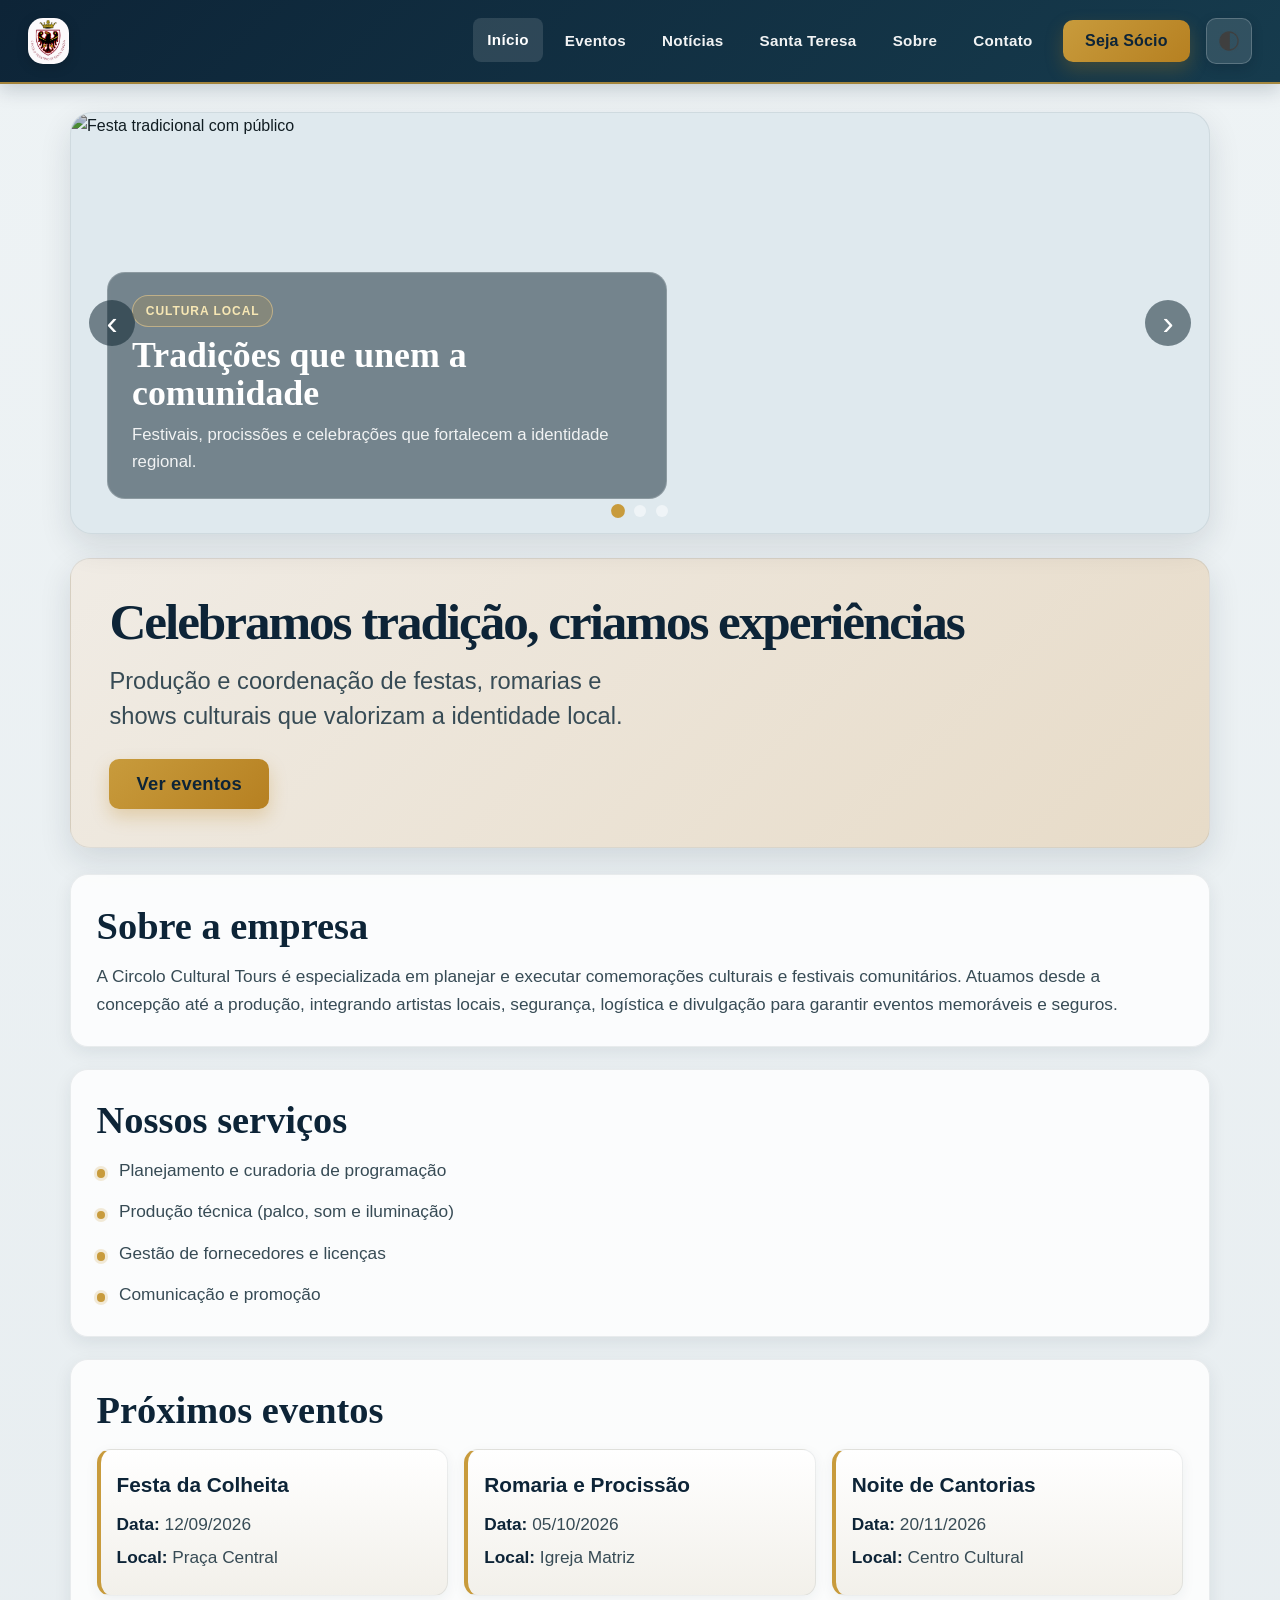
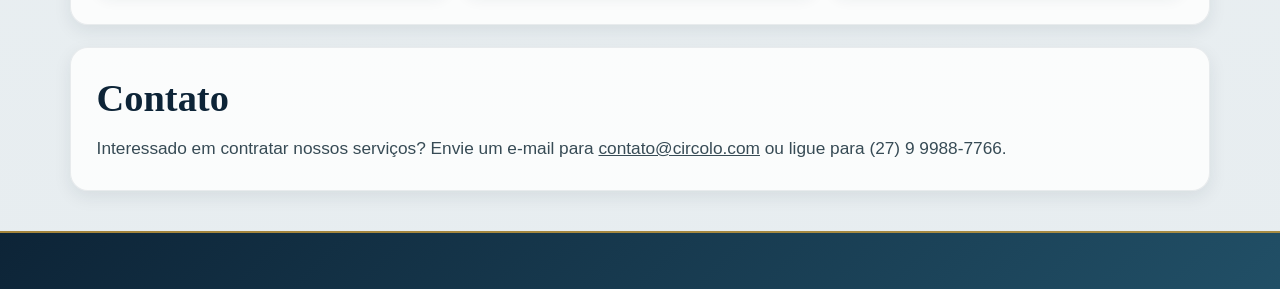
==== index.html @ e2335c19 "Adicionei os arquivos já desenvolvidos durante o periodo anterior à criação do repositório" ====
<!DOCTYPE html>
<html lang="pt-br">

<head>
    <meta charset="UTF-8">
    <meta name="viewport" content="width=device-width, initial-scale=1.0">
    <title>Circolo Cultural Tours — Comemorações Culturais</title>
    <link rel="stylesheet" href="styles/style.css">
</head>

<body>
    <header>
        <a class="logo" href="index.html"><img src="imagens/logoCircolo.png" alt="Circolo Trentino logo"></a>

        <nav class="main-nav">
            <a href="index.html">Início</a>
            <a href="html/eventos.html">Eventos</a>
            <a href="html/noticias.html">Notícias</a>
            <a href="html/santa-teresa.html">Santa Teresa</a>
            <a href="html/sobre-nos.html">Sobre</a>
            <a href="#contato">Contato</a>
        </nav>

        <button class="btn btn-primary" href="html/seja-socio.html">Seja Sócio</button>
        <button class="theme-toggle" id="themeToggle" type="button" aria-label="Ativar tema escuro" aria-pressed="false">
            <img src="imagens/tema.png" alt="Alternar tema">
        </button>
        <button id="menuToggle" aria-label="Abrir menu" aria-expanded="false">☰</button>
    </header>

    <main>
        <section class="promo-carousel" aria-label="Destaques culturais">
            <div class="carousel-track">
                <article class="promo-slide active">
                    <img src="https://images.unsplash.com/photo-1517457373958-b7bdd4587205?auto=format&fit=crop&w=1200&q=80"
                        alt="Festa tradicional com público">
                    <div class="promo-copy">
                        <span class="promo-tag">Cultura local</span>
                        <h2>Tradições que unem a comunidade</h2>
                        <p>Festivais, procissões e celebrações que fortalecem a identidade regional.</p>
                    </div>
                </article>

                <article class="promo-slide">
                    <img src="https://images.unsplash.com/photo-1529156069898-49953e39b3ac?auto=format&fit=crop&w=1200&q=80"
                        alt="Evento cultural em praça pública">
                    <div class="promo-copy">
                        <span class="promo-tag">Eventos</span>
                        <h2>Produção completa em cada edição</h2>
                        <p>Planejamento, logística e execução para experiências memoráveis e seguras.</p>
                    </div>
                </article>

                <article class="promo-slide">
                    <img src="https://images.unsplash.com/photo-1500530855697-b586d89ba3ee?auto=format&fit=crop&w=1200&q=80"
                        alt="Grupo de artistas locais em apresentação">
                    <div class="promo-copy">
                        <span class="promo-tag">Patrimônio cultural</span>
                        <h2>Artistas e comunidades em destaque</h2>
                        <p>Valorizamos manifestações locais, música, gastronomia e memória coletiva.</p>
                    </div>
                </article>
            </div>

            <button class="carousel-btn prev" aria-label="Slide anterior">‹</button>
            <button class="carousel-btn next" aria-label="Próximo slide">›</button>

            <div class="carousel-dots" aria-label="Navegação do carrossel">
                <button class="dot active" data-slide="0" aria-label="Ir para o slide 1"></button>
                <button class="dot" data-slide="1" aria-label="Ir para o slide 2"></button>
                <button class="dot" data-slide="2" aria-label="Ir para o slide 3"></button>
            </div>
        </section>

        <section id="hero">
            <div class="hero-content">
                <h1>Celebramos tradição, criamos experiências</h1>
                <p>Produção e coordenação de festas, romarias e shows culturais que valorizam a identidade local.</p>
                <a class="btn btn-primary" href="html/eventos.html">Ver eventos</a>
            </div>
        </section>

        <section class="previa">
            <h2>Sobre a empresa</h2>

            <p>
                A Circolo Cultural Tours é especializada em planejar e executar comemorações culturais e festivais
                comunitários. Atuamos desde a concepção até a produção, integrando artistas locais, segurança, logística
                e divulgação para garantir eventos memoráveis e seguros.
            </p>
        </section>

        <section class="servicos">
            <h2>Nossos serviços</h2>
            <ul>
                <li>Planejamento e curadoria de programação</li>
                <li>Produção técnica (palco, som e iluminação)</li>
                <li>Gestão de fornecedores e licenças</li>
                <li>Comunicação e promoção</li>
            </ul>
        </section>

        <section id="novidades">
            <h2>Próximos eventos</h2>
            <div class="event-list" id="outNoticias"></div>
        </section>

        <section id="contato">
            <h2>Contato</h2>
            <p>Interessado em contratar nossos serviços? Envie um e-mail para <a
                    href="mailto:contato@circolo.com">contato@circolo.com</a> ou ligue para (27) 9 9988-7766.</p>
        </section>
    </main>

    <footer>

    </footer>

    <script src="scripts/script.js"></script>
</body>

</html>
---- styles/style.css ----
:root {
    --navy-900: #0d2437;
    --navy-800: #163b4d;
    --navy-700: #214f66;
    --gold-500: #c89b3c;
    --gold-600: #b68021;
    --sand-100: #f5f0e7;
    --sand-200: #e9dfd0;
    --stone-100: #edf2f4;
    --stone-300: #d6dfe3;
    --stone-500: #73818a;
    --ink-900: #1a2a31;
    --ink-700: #374b55;
    --white: #ffffff;
    --bg-page: #eef3f5;
    --bg-page-strong: #e7edf0;
    --surface: rgba(255, 255, 255, 0.8);
    --surface-elevated: #ffffff;
    --surface-alt: #f2f0ea;
    --surface-soft: #dfe9ee;
    --border: rgba(20, 45, 60, 0.08);
    --text: var(--ink-900);
    --text-strong: var(--navy-900);
    --text-muted: var(--ink-700);
    --shadow-soft: 0 12px 32px rgba(16, 36, 51, 0.12);
    --shadow-card: 0 6px 18px rgba(16, 36, 51, 0.08);
}

body[data-theme="dark"] {
    --bg-page: #0a1220;
    --bg-page-strong: #101b2b;
    --surface: rgba(18, 29, 39, 0.92);
    --surface-elevated: #162534;
    --surface-alt: #1b2c3a;
    --surface-soft: #0f1d2b;
    --border: rgba(148, 170, 187, 0.18);
    --text: #edf4f8;
    --text-strong: #f8fbff;
    --text-muted: #d6e2eb;
    --shadow-soft: 0 18px 42px rgba(2, 6, 10, 0.5);
    --shadow-card: 0 10px 24px rgba(2, 6, 10, 0.35);
}

* {
    margin: 0;
    padding: 0;
    box-sizing: border-box;
}

html {
    scroll-behavior: smooth;
}

body {
    font-family: "Segoe UI", Tahoma, Geneva, Verdana, sans-serif;
    color: var(--text);
    background: linear-gradient(180deg, var(--bg-page) 0%, var(--bg-page-strong) 100%);
    line-height: 1.6;
    transition: background-color 0.25s ease, color 0.25s ease;
}

a {
    color: inherit;
}

img {
    max-width: 100%;
    display: block;
}

header {
    position: sticky;
    top: 0;
    z-index: 20;
    width: 100%;
    display: flex;
    align-items: center;
    justify-content: space-between;
    gap: 16px;
    padding: 18px 28px;
    background: linear-gradient(135deg, var(--navy-900) 0%, var(--navy-800) 100%);
    border-bottom: 2px solid rgba(200, 155, 60, 0.8);
    box-shadow: 0 6px 18px rgba(13, 36, 55, 0.18);
}

.logo img {
    height: 46px;
    border-radius: 15px;
    filter: drop-shadow(0 3px 6px rgba(0, 0, 0, 0.16));
}

.main-nav {
    display: flex;
    align-items: center;
    justify-content: center;
    flex-wrap: wrap;
    gap: 8px;
    margin-left: auto;
}

.main-nav a {
    text-decoration: none;
    color: rgba(255, 255, 255, 0.94);
    font-size: 0.95rem;
    font-weight: 600;
    letter-spacing: 0.02em;
    padding: 10px 14px;
    border-radius: 8px;
    transition: background-color 0.2s ease, color 0.2s ease, transform 0.2s ease;
}

.main-nav a:hover,
.main-nav a.active {
    background: rgba(255, 255, 255, 0.12);
    color: var(--white);
    transform: translateY(-1px);
}

.btn,
#btSocio,
.theme-toggle {
    display: inline-flex;
    align-items: center;
    justify-content: center;
    border: none;
    border-radius: 10px;
    padding: 0.8rem 1.4rem;
    font-size: 1rem;
    line-height: 1;
    font-weight: 700;
    letter-spacing: 0.01em;
    text-decoration: none;
    cursor: pointer;
    transition: transform 0.2s ease, box-shadow 0.2s ease, filter 0.2s ease;
}

.btn:hover,
#btSocio:hover,
.theme-toggle:hover {
    transform: translateY(-1px);
    filter: brightness(1.02);
}

#btSocio,
.btn-primary {
    background: linear-gradient(135deg, var(--gold-500) 0%, var(--gold-600) 100%);
    color: var(--navy-900);
    box-shadow: 0 8px 18px rgba(184, 127, 20, 0.26);
}

.theme-toggle {
    width: 46px;
    height: 46px;
    padding: 0;
    background: rgba(255, 255, 255, 0.12);
    border: 1px solid rgba(255, 255, 255, 0.2);
    color: var(--white);
    font-size: 1.35rem;
    box-shadow: 0 4px 12px rgba(10, 18, 32, 0.18);
    overflow: hidden;
}

.theme-toggle img {
    width: 22px;
    height: 22px;
    object-fit: contain;
    display: block;
    filter: drop-shadow(0 2px 4px rgba(0, 0, 0, 0.2));
    transition: transform 0.2s ease, filter 0.2s ease;
}

.theme-toggle:hover img {
    transform: scale(1.05);
}

#menuToggle {
    display: none;
    background: rgba(255, 255, 255, 0.12);
    border: 1px solid rgba(255, 255, 255, 0.2);
    color: var(--white);
    border-radius: 8px;
    width: 46px;
    height: 46px;
    font-size: 1.5rem;
    cursor: pointer;
}

main {
    max-width: 1180px;
    margin: 28px auto 40px;
    padding: 0 20px;
}

.promo-carousel {
    position: relative;
    margin-bottom: 24px;
    border-radius: 22px;
    overflow: hidden;
    background: var(--surface-soft);
    border: 1px solid var(--border);
    box-shadow: var(--shadow-soft);
}

.carousel-track {
    position: relative;
    min-height: 420px;
}

.promo-slide {
    position: absolute;
    inset: 0;
    opacity: 0;
    visibility: hidden;
    transition: opacity 0.45s ease, visibility 0.45s ease;
}

.promo-slide.active {
    opacity: 1;
    visibility: visible;
}

.promo-slide img {
    width: 100%;
    height: 100%;
    min-height: 420px;
    object-fit: cover;
    display: block;
    filter: saturate(0.9) contrast(1.06) brightness(0.8);
}

.promo-copy {
    position: absolute;
    left: 36px;
    right: 36px;
    bottom: 34px;
    max-width: 560px;
    padding: 22px 24px;
    border-radius: 18px;
    background: rgba(11, 33, 44, 0.5);
    border: 1px solid rgba(255, 255, 255, 0.18);
    backdrop-filter: blur(2px);
    color: var(--white);
}

.promo-tag {
    display: inline-block;
    margin-bottom: 10px;
    padding: 0.35rem 0.8rem;
    border-radius: 999px;
    background: rgba(200, 155, 60, 0.2);
    border: 1px solid rgba(248, 214, 148, 0.5);
    color: #f7e7b4;
    font-size: 0.75rem;
    font-weight: 700;
    letter-spacing: 0.08em;
    text-transform: uppercase;
}

.promo-copy h2 {
    font-family: Georgia, "Times New Roman", serif;
    font-size: clamp(2rem, 2.8vw, 3.4rem);
    line-height: 1.05;
    margin-bottom: 0.6rem;
    color: var(--white);
}

.promo-copy p {
    font-size: 1.05rem;
    color: rgba(255, 255, 255, 0.9);
}

.carousel-btn {
    position: absolute;
    top: 50%;
    transform: translateY(-50%);
    width: 46px;
    height: 46px;
    border: none;
    border-radius: 50%;
    background: rgba(11, 33, 44, 0.52);
    color: var(--white);
    font-size: 2.1rem;
    line-height: 1;
    cursor: pointer;
    transition: background 0.2s ease, transform 0.2s ease;
    z-index: 2;
}

.carousel-btn:hover {
    background: rgba(11, 33, 44, 0.7);
    transform: translateY(-50%) scale(1.04);
}

.carousel-btn.prev {
    left: 18px;
}

.carousel-btn.next {
    right: 18px;
}

.carousel-dots {
    position: absolute;
    left: 50%;
    bottom: 16px;
    transform: translateX(-50%);
    display: flex;
    gap: 10px;
    z-index: 2;
}

.dot {
    width: 12px;
    height: 12px;
    border-radius: 50%;
    border: none;
    background: rgba(255, 255, 255, 0.5);
    cursor: pointer;
    transition: background 0.2s ease, transform 0.2s ease;
}

.dot.active {
    background: var(--gold-500);
    transform: scale(1.15);
}

#hero {
    display: grid;
    grid-template-columns: 1fr;
    align-items: center;
    gap: 0;
    background: linear-gradient(135deg, rgba(240, 235, 227, 0.92) 0%, rgba(230, 217, 196, 0.92) 100%);
    border: 1px solid var(--border);
    border-radius: 20px;
    overflow: hidden;
    box-shadow: var(--shadow-soft);
    margin-bottom: 26px;
}

body[data-theme="dark"] #hero {
    background: linear-gradient(135deg, rgba(18, 37, 52, 0.96) 0%, rgba(26, 45, 58, 0.96) 100%);
}

.hero-content {
    padding: clamp(1.5rem, 3vw, 3rem);
    color: var(--text-strong);
}

.hero-content h1 {
    font-family: Georgia, "Times New Roman", serif;
    font-size: clamp(2.3rem, 4vw, 4rem);
    line-height: 0.98;
    letter-spacing: -0.04em;
    margin-bottom: 1rem;
    color: var(--text-strong);
}

.hero-content p {
    font-size: clamp(1.05rem, 1.85vw, 1.5rem);
    line-height: 1.5;
    max-width: 34rem;
    margin-bottom: 1.5rem;
    color: var(--text-muted);
}

.hero-content .btn {
    width: fit-content;
    padding: 1rem 1.7rem;
    font-size: 1.15rem;
}

.previa,
.servicos,
#novidades,
#contato {
    background: var(--surface);
    border: 1px solid var(--border);
    border-radius: 18px;
    box-shadow: var(--shadow-card);
    padding: 1.7rem clamp(1.2rem, 2vw, 2.1rem);
    margin-bottom: 22px;
}

.previa h2,
.servicos h2,
#novidades h2,
#contato h2 {
    font-family: Georgia, "Times New Roman", serif;
    font-size: clamp(2rem, 3vw, 3rem);
    margin-bottom: 0.9rem;
    color: var(--text-strong);
    line-height: 1.2;
}

.previa p,
.servicos p,
#contato p,
#novidades p {
    font-size: 1.08rem;
    color: var(--text-muted);
}

.servicos ul {
    list-style: none;
    display: grid;
    gap: 0.85rem;
    margin-top: 0.5rem;
}

.servicos li {
    position: relative;
    padding-left: 1.4rem;
    color: var(--text-muted);
    font-size: 1.08rem;
}

.servicos li::before {
    content: "";
    position: absolute;
    left: 0;
    top: 0.7em;
    width: 0.55rem;
    height: 0.55rem;
    border-radius: 50%;
    background: var(--gold-500);
    box-shadow: 0 0 0 3px rgba(200, 155, 60, 0.2);
}

.event-list {
    display: grid;
    grid-template-columns: repeat(auto-fit, minmax(220px, 1fr));
    gap: 1rem;
    margin-top: 1rem;
}

.event-card {
    background: linear-gradient(180deg, var(--surface-elevated) 0%, var(--surface-alt) 100%);
    border: 1px solid var(--border);
    border-left: 4px solid var(--gold-500);
    border-radius: 14px;
    padding: 1.1rem 1rem;
    box-shadow: 0 4px 14px rgba(18, 46, 60, 0.06);
}

.event-card h3 {
    color: var(--text-strong);
    font-size: 1.3rem;
    margin-bottom: 0.65rem;
}

.event-card p {
    font-size: 0.98rem;
    margin-bottom: 0.35rem;
    color: var(--text-muted);
}

.event-card strong {
    color: var(--text-strong);
}

footer {
    background: linear-gradient(135deg, var(--navy-900) 0%, var(--navy-700) 100%);
    color: rgba(255, 255, 255, 0.82);
    text-align: center;
    padding: 1.5rem 1rem 2rem;
    font-size: 0.95rem;
    border-top: 2px solid rgba(200, 155, 60, 0.8);
}

@media (max-width: 820px) {
    header {
        flex-wrap: wrap;
        padding: 16px 20px;
    }

    .main-nav {
        position: absolute;
        top: calc(100% + 10px);
        left: 16px;
        right: 16px;
        display: none;
        flex-direction: column;
        align-items: stretch;
        gap: 10px;
        background: rgba(13, 36, 55, 0.97);
        border: 1px solid rgba(200, 155, 60, 0.5);
        border-radius: 14px;
        padding: 12px;
        box-shadow: 0 16px 30px rgba(13, 36, 55, 0.3);
    }

    .main-nav.is-open {
        display: flex;
    }

    .main-nav a {
        width: 100%;
        text-align: center;
        padding: 12px 14px;
    }

    #menuToggle {
        display: inline-flex;
        align-items: center;
        justify-content: center;
    }

    #hero {
        grid-template-columns: 1fr;
    }

    .hero-img {
        min-height: 220px;
        border-right: none;
        border-bottom: 1px solid rgba(20, 45, 60, 0.08);
    }
}

@media (max-width: 520px) {
    main {
        padding: 0 14px;
    }

    .previa,
    .servicos,
    #novidades,
    #contato {
        padding: 1.2rem 1rem;
    }

    .hero-content {
        padding: 1.2rem 1rem 1.4rem;
    }

    .hero-content h1 {
        font-size: 2.2rem;
    }

    .hero-content p {
        font-size: 1rem;
    }
}

/* Estilos para a página Seja Sócio e para o formulário incorporado */
.form-embed {
    margin-top: 1rem;
    border-radius: 12px;
    overflow: hidden;
    border: 1px solid var(--border);
    box-shadow: var(--shadow-card);
    background: linear-gradient(180deg, var(--surface-elevated) 0%, var(--surface-alt) 100%);
}

/* Garantir que o iframe seja responsivo */
.form-embed iframe {
    display: block;
    width: 100%;
    min-height: 650px; /* altura base para formulários longos */
    border: none;
}

@media (max-width: 820px) {
    .form-embed iframe {
        min-height: 900px; /* telefones podem exigir mais altura para campos visíveis */
    }
}

/* Pequenas melhorias de tipografia e espaçamento específicas para a página de associação */
.seja-socio-intro {
    margin-bottom: 0.8rem;
}

.seja-socio-points {
    display: grid;
    grid-template-columns: repeat(auto-fit, minmax(180px, 1fr));
    gap: 0.8rem;
}

.seja-socio-points li {
    background: rgba(250, 247, 242, 0.8);
    padding: 0.7rem 0.9rem;
    border-radius: 10px;
    border: 1px solid rgba(20, 45, 60, 0.04);
}
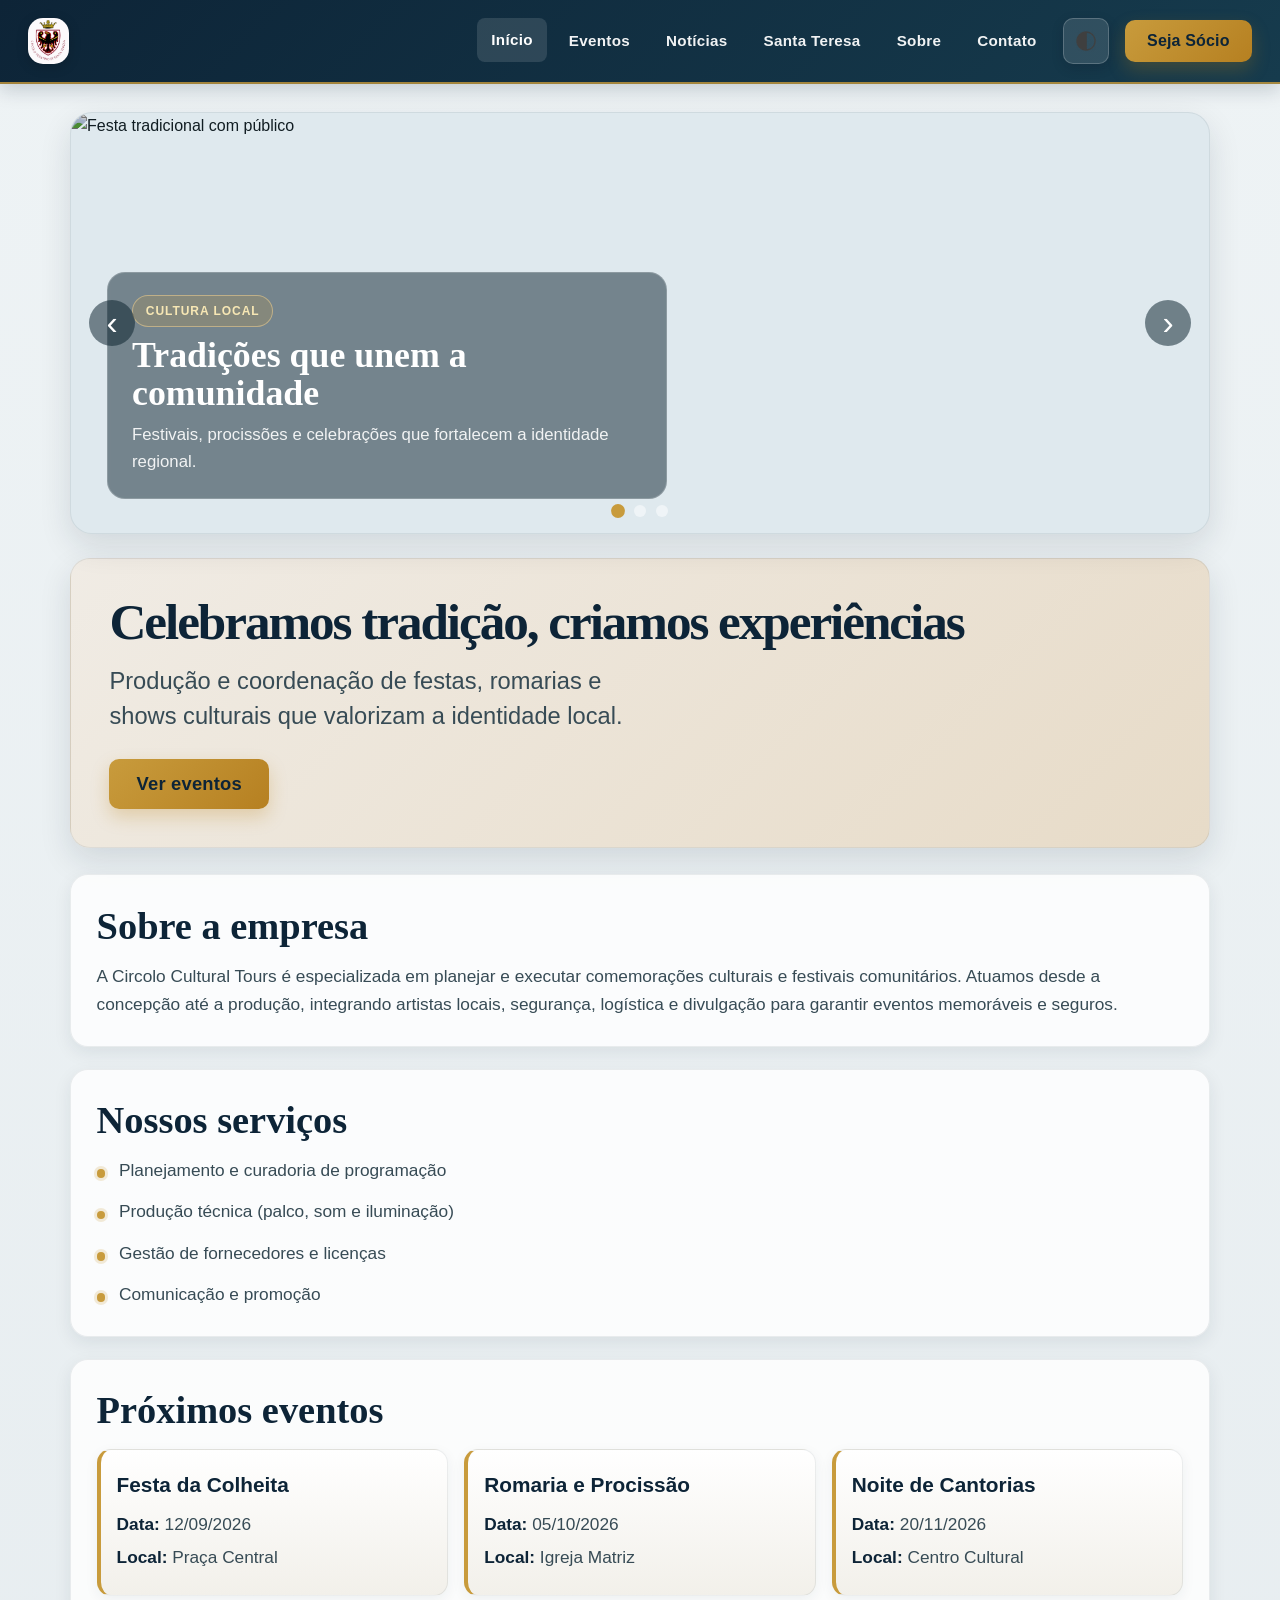
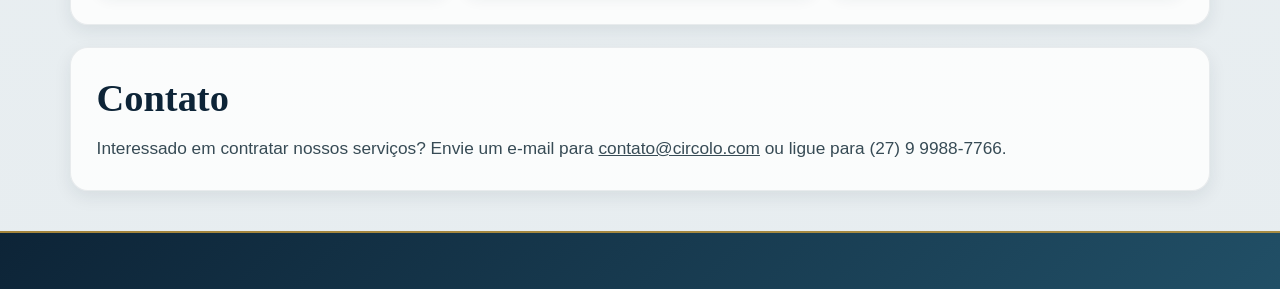
==== commit 1fbd0800: "Alterações de Host do Agente para agents/centralize-dark-light-toggle-mobile" ====
--- a/index.html
+++ b/index.html
@@ -19,12 +19,12 @@
             <a href="html/santa-teresa.html">Santa Teresa</a>
             <a href="html/sobre-nos.html">Sobre</a>
             <a href="#contato">Contato</a>
+            <button class="theme-toggle" id="themeToggle" type="button" aria-label="Ativar tema escuro" aria-pressed="false">
+                <img src="imagens/tema.png" alt="Alternar tema">
+            </button>
         </nav>
 
         <button class="btn btn-primary" href="html/seja-socio.html">Seja Sócio</button>
-        <button class="theme-toggle" id="themeToggle" type="button" aria-label="Ativar tema escuro" aria-pressed="false">
-            <img src="imagens/tema.png" alt="Alternar tema">
-        </button>
         <button id="menuToggle" aria-label="Abrir menu" aria-expanded="false">☰</button>
     </header>
 
--- a/styles/style.css
+++ b/styles/style.css
@@ -160,6 +160,10 @@
     overflow: hidden;
 }
 
+.main-nav .theme-toggle {
+    margin-left: 4px;
+}
+
 .theme-toggle img {
     width: 22px;
     height: 22px;
@@ -480,7 +484,7 @@
         right: 16px;
         display: none;
         flex-direction: column;
-        align-items: stretch;
+        align-items: center;
         gap: 10px;
         background: rgba(13, 36, 55, 0.97);
         border: 1px solid rgba(200, 155, 60, 0.5);
@@ -497,6 +501,12 @@
         width: 100%;
         text-align: center;
         padding: 12px 14px;
+    }
+
+    .main-nav .theme-toggle {
+        margin: 4px auto 2px;
+        width: 52px;
+        height: 52px;
     }
 
     #menuToggle {
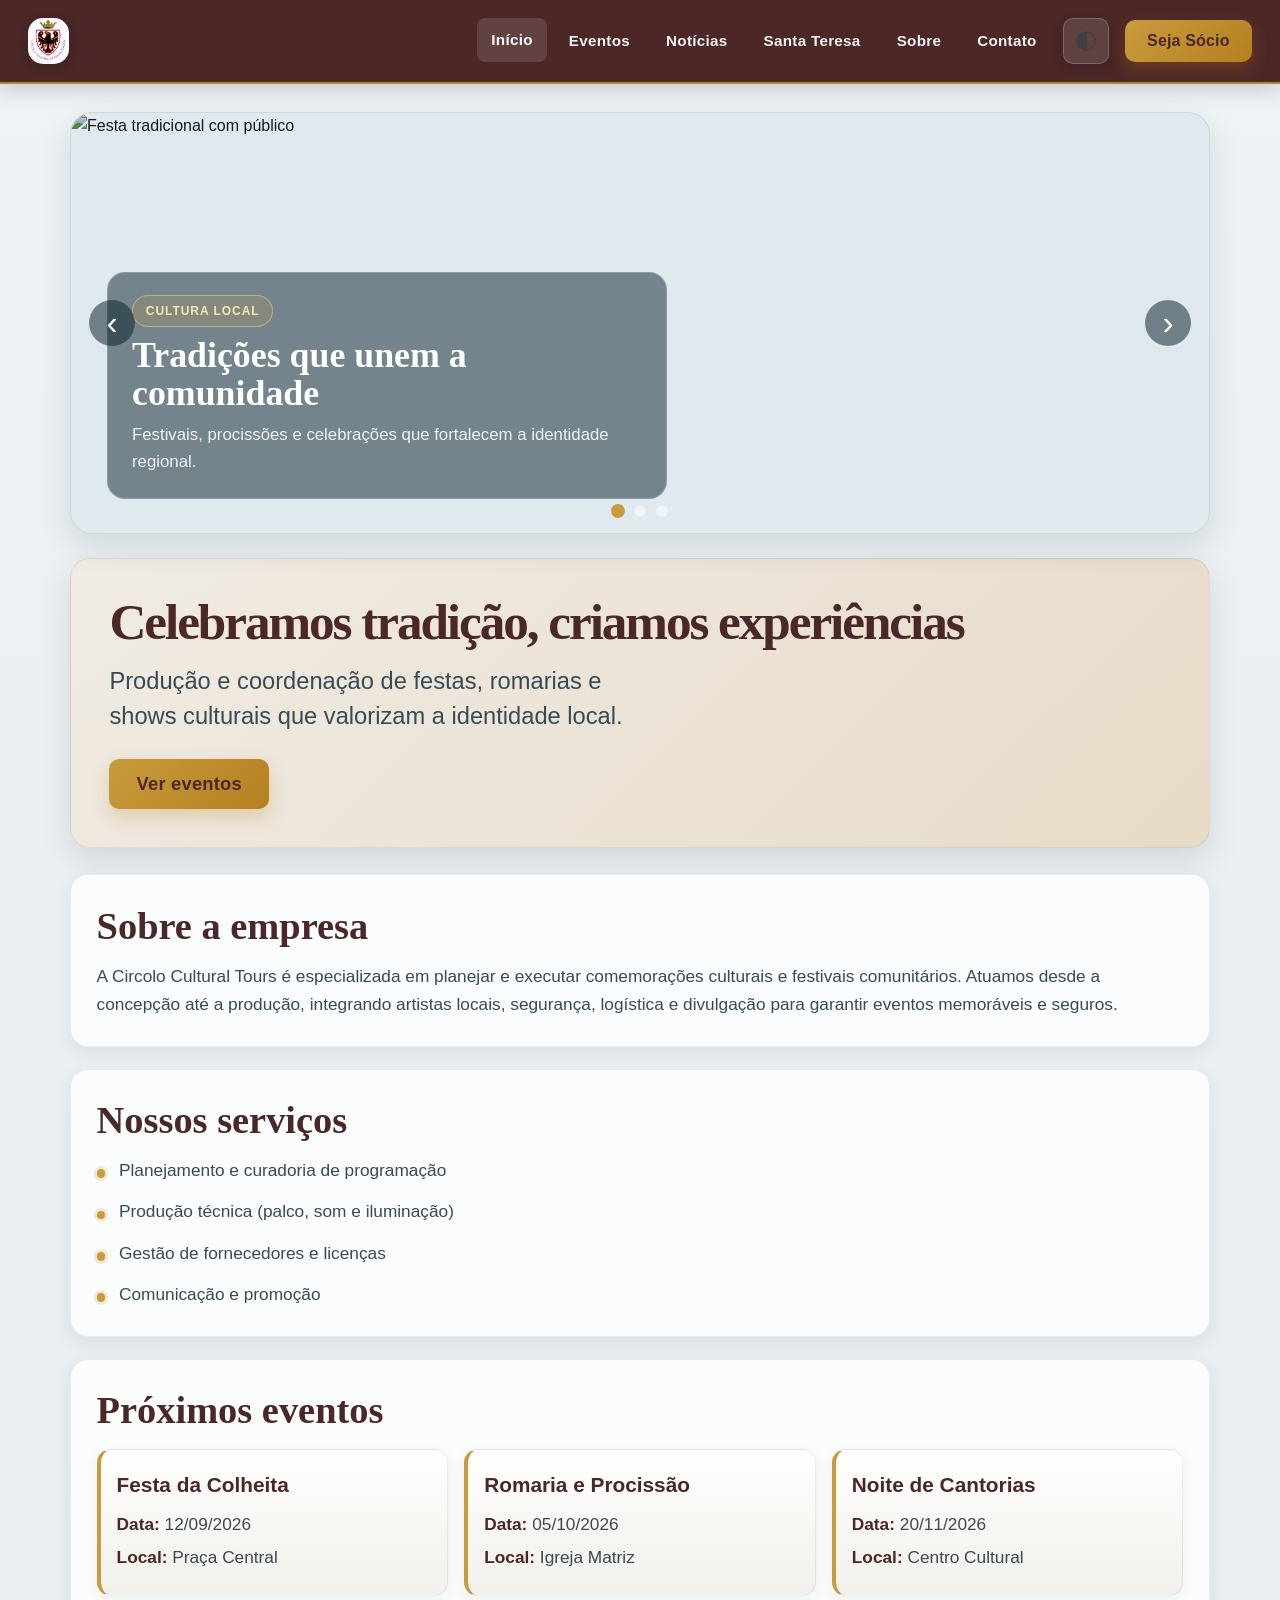
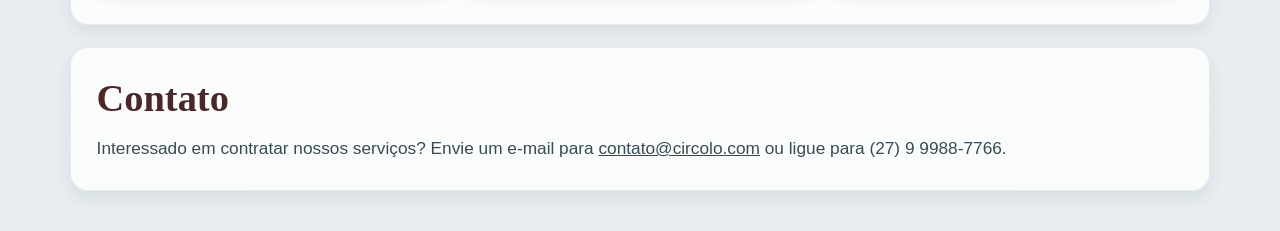
==== commit 4bc05960: "Organizei a distribuição dos arquivos, os colocando em um formato mais organizado" ====
--- a/index.html
+++ b/index.html
@@ -19,12 +19,13 @@
             <a href="html/santa-teresa.html">Santa Teresa</a>
             <a href="html/sobre-nos.html">Sobre</a>
             <a href="#contato">Contato</a>
-            <button class="theme-toggle" id="themeToggle" type="button" aria-label="Ativar tema escuro" aria-pressed="false">
+            <button class="theme-toggle" id="themeToggle" type="button" aria-label="Ativar tema escuro"
+                aria-pressed="false">
                 <img src="imagens/tema.png" alt="Alternar tema">
             </button>
         </nav>
 
-        <button class="btn btn-primary" href="html/seja-socio.html">Seja Sócio</button>
+        <a class="btn btn-primary" href="html/seja-socio.html">Seja Sócio</a>
         <button id="menuToggle" aria-label="Abrir menu" aria-expanded="false">☰</button>
     </header>
 
@@ -112,10 +113,6 @@
         </section>
     </main>
 
-    <footer>
-
-    </footer>
-
     <script src="scripts/script.js"></script>
 </body>
 
--- a/styles/style.css
+++ b/styles/style.css
@@ -1,14 +1,7 @@
 :root {
-    --navy-900: #0d2437;
-    --navy-800: #163b4d;
-    --navy-700: #214f66;
+    --navy-900: #4b2727;
     --gold-500: #c89b3c;
     --gold-600: #b68021;
-    --sand-100: #f5f0e7;
-    --sand-200: #e9dfd0;
-    --stone-100: #edf2f4;
-    --stone-300: #d6dfe3;
-    --stone-500: #73818a;
     --ink-900: #1a2a31;
     --ink-700: #374b55;
     --white: #ffffff;
@@ -78,7 +71,7 @@
     justify-content: space-between;
     gap: 16px;
     padding: 18px 28px;
-    background: linear-gradient(135deg, var(--navy-900) 0%, var(--navy-800) 100%);
+    background: var(--navy-900);
     border-bottom: 2px solid rgba(200, 155, 60, 0.8);
     box-shadow: 0 6px 18px rgba(13, 36, 55, 0.18);
 }
@@ -286,7 +279,7 @@
     font-size: 2.1rem;
     line-height: 1;
     cursor: pointer;
-    transition: background 0.2s ease, transform 0.2s ease;
+    transition: 0.2s ease, transform 0.2s ease;
     z-index: 2;
 }
 
@@ -463,7 +456,7 @@
 }
 
 footer {
-    background: linear-gradient(135deg, var(--navy-900) 0%, var(--navy-700) 100%);
+    background: var(--navy-900);
     color: rgba(255, 255, 255, 0.82);
     text-align: center;
     padding: 1.5rem 1rem 2rem;
@@ -518,12 +511,6 @@
     #hero {
         grid-template-columns: 1fr;
     }
-
-    .hero-img {
-        min-height: 220px;
-        border-right: none;
-        border-bottom: 1px solid rgba(20, 45, 60, 0.08);
-    }
 }
 
 @media (max-width: 520px) {
@@ -575,20 +562,3 @@
     }
 }
 
-/* Pequenas melhorias de tipografia e espaçamento específicas para a página de associação */
-.seja-socio-intro {
-    margin-bottom: 0.8rem;
-}
-
-.seja-socio-points {
-    display: grid;
-    grid-template-columns: repeat(auto-fit, minmax(180px, 1fr));
-    gap: 0.8rem;
-}
-
-.seja-socio-points li {
-    background: rgba(250, 247, 242, 0.8);
-    padding: 0.7rem 0.9rem;
-    border-radius: 10px;
-    border: 1px solid rgba(20, 45, 60, 0.04);
-}
